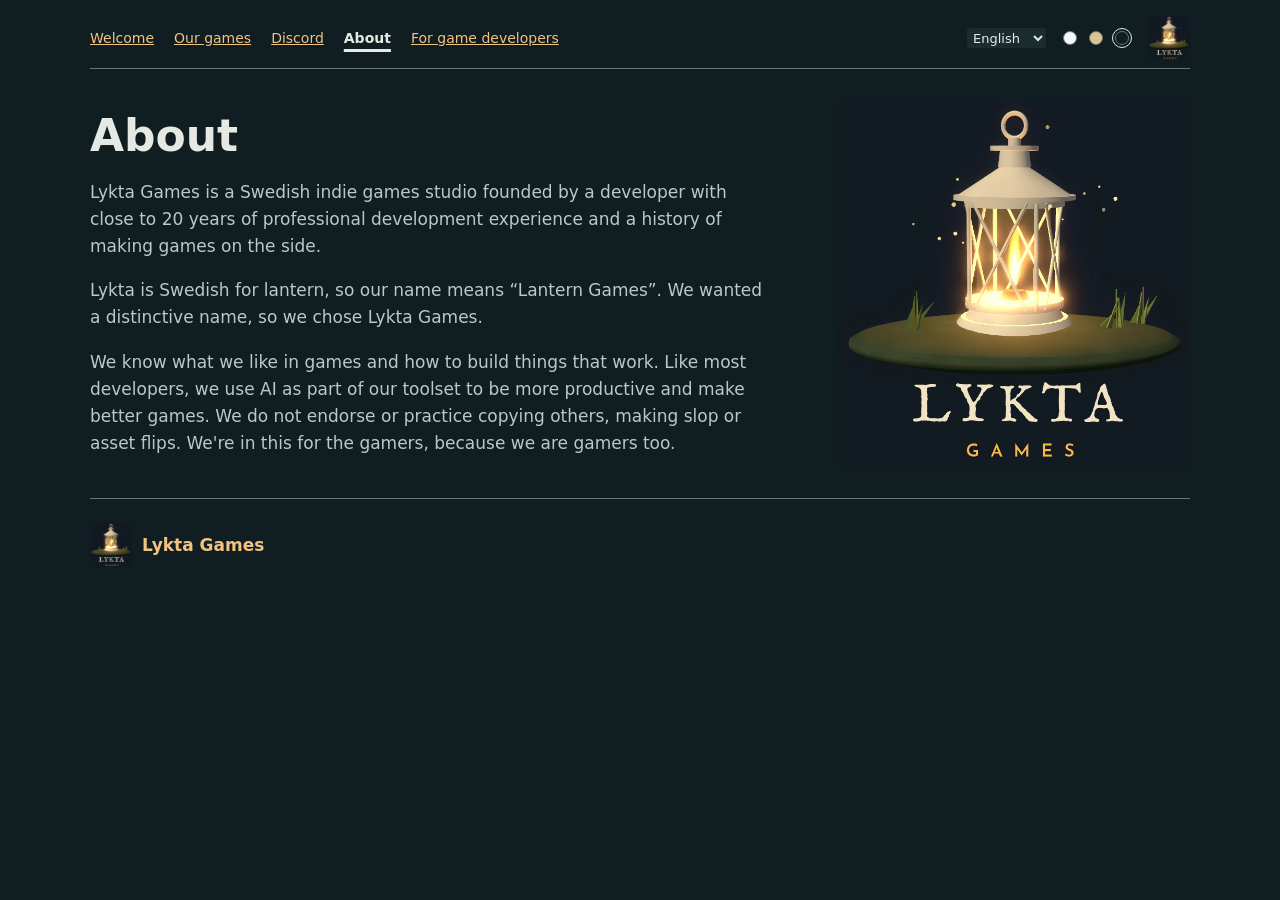
==== about/index.html @ 20a984e5 "Publish reviewed LyktaGames site" ====
<!doctype html>
<html lang="en"><meta charset="utf-8"><meta name="viewport" content="width=device-width,initial-scale=1">
<script src="/preferences.js"></script>
<script src="/translations.js"></script>
<title data-i18n="about_lyktagames">About · LyktaGames</title>
<style>
:root{color-scheme:dark;font:17px/1.6 system-ui;background:#101d21;color:#e5e9e4}body{max-width:1100px;margin:auto;padding:16px 24px}header{border-bottom:1px solid #395054;padding-bottom:8px;color:#e9bc75}h1{font-size:clamp(30px,4vw,44px);line-height:1.15;max-width:800px;margin:18px 0 8px}p{max-width:680px;color:#b9c9c8}section{margin:24px 0}article{background:#1a2c30;border:1px solid #395054;padding:24px;border-radius:12px}a{color:#f0c383}input{font:inherit;padding:8px;max-width:100%;box-sizing:border-box}footer{border-top:1px solid #395054;padding-top:24px}label{display:block}
nav{display:flex;flex-wrap:wrap;align-items:center;gap:0 20px;font-size:14px}nav a{display:inline-flex;align-items:center;min-height:44px}nav a[aria-current="page"]{color:#e5e9e4;font-weight:700;text-decoration-thickness:3px;text-underline-offset:6px}
.design-grid{display:grid;grid-template-columns:repeat(3,minmax(0,1fr));gap:16px}
.design-grid article{padding:20px}.design-grid h3{font-size:18px;line-height:1.35;margin:0 0 10px;color:#e9bc75}.design-grid p{font-size:15px;margin:8px 0}.design-grid .note{font-size:13px}
@media(max-width:760px){.design-grid{grid-template-columns:repeat(2,minmax(0,1fr))}}
@media(max-width:480px){body{padding:10px 16px}.design-grid{grid-template-columns:1fr}nav{gap:0 16px}h1{margin-top:14px}.timeline-label{font-size:13px}}
.support-note{font-size:13px;max-width:680px}.support-note span{white-space:normal}
</style>
<link rel="stylesheet" href="/appearance.css">
<header><nav aria-label="Main" data-i18n-aria-label="main"><a href="/"><span data-i18n="welcome">Welcome</span></a><a href="/games/"><span data-i18n="get_our_games">Our games</span></a><a href="/discord/">Discord</a><a href="/about/" aria-current="page"><span data-i18n="about">About</span></a><a href="/calendar/"><span data-i18n="for_game_developers">For game developers</span></a></nav><div class="preferences"><label><select id="language" aria-label="Language" data-i18n-aria-label="language"><option value="en">English</option><option value="sv">Svenska</option></select></label><div class="theme-options" role="group" aria-label="Appearance" data-i18n-aria-label="appearance"><button class="theme-choice" type="button" data-theme-choice="light" aria-label="Light" title="Light" data-i18n-aria-label="light" data-i18n-title="light" aria-pressed="false"></button><button class="theme-choice" type="button" data-theme-choice="warm" aria-label="Warm" title="Warm" data-i18n-aria-label="warm" data-i18n-title="warm" aria-pressed="false"></button><button class="theme-choice" type="button" data-theme-choice="dark" aria-label="Dark" title="Dark" data-i18n-aria-label="dark" data-i18n-title="dark" aria-pressed="true"></button></div></div><a class="header-home" href="/" aria-label="Lykta Games — Welcome" data-i18n-aria-label="studio_home"><img class="header-logo" src="/assets/lykta-games.png" width="674" height="702" alt="Lykta Games"></a></header>
<main><section id="about" aria-labelledby="about-title"><div class="welcome-copy"><h1 id="about-title"><span data-i18n="about">About</span></h1>
<p><span data-i18n="lykta_games_is_a_swedish_indie_games_studio_founded_by_a_develope">Lykta Games is a Swedish indie games studio founded by a developer with close to 20 years of professional development experience and a history of making games on the side.</span></p>
<p><span data-i18n="studio_name">Lykta is Swedish for lantern, so our name means “Lantern Games”. We wanted a distinctive name, so we chose Lykta Games.</span></p>
<p><span data-i18n="we_know_how_to_make_great_software_and_what_we_like_in_games_like">We know what we like in games and how to build things that work. Like most developers, we use AI as part of our toolset to be more productive and make better games. We do not endorse or practice copying others, making slop or asset flips. We're in this for the gamers, because we are gamers too.</span></p>
</div><a class="welcome-logo" href="/" aria-label="Lykta Games — Welcome" data-i18n-aria-label="studio_home"><img src="/assets/lykta-games.png" width="674" height="702" alt="Lykta Games"><video muted loop playsinline preload="none" poster="/assets/lykta-games.png" aria-label="Lykta Games" width="674" height="702"><source src="/assets/lykta-games.webm" type="video/webm"></video></a></section></main><footer><a class="footer-brand" href="/" aria-label="Lykta Games — Welcome" data-i18n-aria-label="studio_home"><img src="/assets/lykta-games.png" width="42" height="44" alt=""><span>Lykta Games</span></a></footer><script>window.SitePreferences?.translate();</script></html>
---- appearance.css ----
/* Semantic colors shared by every public page, including the store example. */
:root{--page:#101d21;--surface:#1a2c30;--inset:#102330;--ink:#e5e9e4;--muted:#b9c9c8;--accent:#f0c383;--line:#61787c;--mint:#9edccc;color-scheme:dark}
:root[data-theme="light"]{--page:#f7fafb;--surface:#fff;--inset:#e8f0f4;--ink:#172b33;--muted:#3b515a;--accent:#744500;--line:#667d87;--mint:#116550;color-scheme:light}
:root[data-theme="warm"]{--page:#f4ebdb;--surface:#fff8eb;--inset:#eaddc4;--ink:#30291f;--muted:#594b38;--accent:#754000;--line:#857256;--mint:#275b42;color-scheme:light}
:root{background:var(--page);color:var(--ink)}
header,footer,article,li,.store,.about-game,.board,.route-scene,.hint summary,.description-advice{border-color:var(--line)}
header,a,.design-grid h3,.hint article h3,.board>span,.hint summary,.description-advice{color:var(--accent)}
p,li span,.timeline-axis,.timeline-label small,.store .fictional,.eyebrow,.capsule span,.thumb small{color:var(--muted)}
nav a[aria-current]{color:var(--ink);font-weight:700;text-decoration-thickness:3px;text-underline-offset:6px}
header{display:flex;flex-wrap:wrap;align-items:center;column-gap:16px}
header>nav:not([data-nav-parent]){order:0}
header>.preferences{order:1;margin-left:auto}
.header-home{order:2;display:flex;flex:none}
.header-logo{display:block;width:42px;height:44px;object-fit:contain}
#welcome,#about{display:grid;grid-template-columns:minmax(0,1fr) minmax(220px,32%);gap:32px;align-items:center}
.welcome-logo{position:relative}
.welcome-logo img,.welcome-logo video{display:block;width:100%;height:auto}
.welcome-logo video{display:none}
.welcome-logo.is-playing video{display:block}
.welcome-logo.is-playing>img{display:none}
@media(max-width:760px){#welcome,#about{grid-template-columns:1fr;gap:16px}.welcome-logo{width:min(100%,320px);justify-self:center}}
@media(prefers-reduced-motion:reduce){.welcome-logo.is-playing video{display:none}.welcome-logo.is-playing>img{display:block}}
.developer-nav{order:3;flex-basis:100%;min-width:0;font-size:13px;gap:0 14px;margin:0;padding:0 10px;box-sizing:border-box;background:var(--inset);border:0;border-radius:0 0 8px 8px;max-width:100%}
.developer-nav a{min-height:32px}
.sharing-resources{max-width:680px;padding-left:24px}.sharing-resources li{margin:12px 0}
article,.store,.hint article,.timeline-tooltip{background:var(--surface);color:var(--ink)}
.board,.route-scene,.hint summary,.description-advice,.timeline-track,.thumb,.thumb:nth-child(2),.thumb:nth-child(3),.thumb.trailer{background:var(--inset)}
.capsule{background:radial-gradient(ellipse at top,var(--surface),transparent 70%),var(--inset)}
.tags span{background:var(--inset);color:var(--ink)}
.thumb b,.timeline-key{color:var(--mint)}
.route-scene text{fill:var(--muted)}
.timeline-today{border-color:var(--mint)}
.month-guide,.month-tick,.timeline-axis,.timeline-track{border-color:var(--line)}
:root:is([data-theme="light"],[data-theme="warm"]) [data-type="festivals"]{--event-color:#805000}
:root:is([data-theme="light"],[data-theme="warm"]) [data-type="steam"]{--event-color:#175a97}
:root:is([data-theme="light"],[data-theme="warm"]) [data-type="itch"]{--event-color:#943476}
:root:is([data-theme="light"],[data-theme="warm"]) .route-signal{stroke:#16634a}
:root:is([data-theme="light"],[data-theme="warm"]) .route-track{stroke:#6b8087}
.preferences{display:flex;justify-content:flex-end;flex-wrap:wrap;gap:4px 14px;align-items:center;font-size:13px;line-height:20px;padding:0}
.preferences label{display:flex;align-items:center;gap:6px;color:var(--muted)}
.preferences select{font:inherit;line-height:20px;height:20px;max-width:100%;padding:0 2px;background:var(--surface);color:var(--ink);border:0;border-radius:3px}
.theme-options{display:flex;align-items:center;gap:6px}
.theme-choice{display:grid;place-items:center;width:20px;height:20px;box-sizing:border-box;padding:0;border:1px solid transparent;border-radius:50%;background:transparent;cursor:pointer;color:var(--ink)}
.theme-choice::before{content:"";width:14px;height:14px;box-sizing:border-box;border:1px solid var(--line);border-radius:50%;background:var(--swatch)}
.theme-choice[data-theme-choice="light"]{--swatch:#f7fafb}
.theme-choice[data-theme-choice="warm"]{--swatch:#dec28f}
.theme-choice[data-theme-choice="dark"]{--swatch:#101d21}
.theme-choice[aria-pressed="true"]{border-color:var(--ink)}
:focus-visible,.timeline-marker:focus-visible{outline:2px solid var(--accent);outline-offset:3px}
.hint summary:hover,.hint summary:focus-visible,.hint a:focus-visible,.tips-ready [data-hint]:hover,.tips-ready [data-hint]:focus-visible{outline-color:var(--accent)}
@media(max-width:480px){h1{font-size:clamp(24px,7.5vw,30px);overflow-wrap:anywhere}}

.footer-brand{display:inline-flex;align-items:center;gap:10px;text-decoration:none;font-weight:600;min-height:44px}.footer-brand img{object-fit:contain}
.resource-card{margin:20px 0}.resource-card h2{margin-top:0}.resource-attributes{display:flex;flex-wrap:wrap;gap:8px}.resource-attributes span{background:var(--inset);color:var(--ink);border:1px solid var(--line);border-radius:16px;padding:2px 10px;font-size:13px}.resource-links{display:flex;flex-direction:column;align-items:flex-start;gap:8px}

header .navigation-group>nav:first-child a[href="/calendar/"]{background:var(--inset);border-radius:6px 6px 0 0;padding-inline:8px}
header .navigation-group>nav:first-child a[href="/calendar/"]::after{content:"";margin-left:8px;border:4px solid transparent;border-top-color:var(--accent);transform:translateY(2px)}
.resource-gallery{display:grid;grid-template-columns:repeat(2,minmax(0,1fr));gap:20px}.resource-gallery figure{margin:0;min-width:0}.resource-gallery img{display:block;width:100%;height:240px;object-fit:contain;image-rendering:pixelated;background:#101d21;border-radius:6px}.resource-gallery figcaption{font-size:13px;margin-top:8px}.resource-gallery figcaption span{color:var(--muted)}
.resource-directory{display:grid;grid-template-columns:repeat(2,minmax(0,1fr));gap:16px;margin:20px 0 32px;align-items:start}
.resource-directory .resource-card{margin:0;padding:16px;min-width:0;scroll-margin-top:16px}
.resource-card h2{font-size:22px;line-height:1.25;margin:0 0 10px}.resource-card p{font-size:15px;line-height:1.5;margin:10px 0}.resource-attributes{gap:4px}.resource-attributes span{padding:1px 7px;font-size:12px}.resource-links{gap:4px}.resource-gallery{gap:12px}.resource-gallery img{height:140px}.resource-gallery figcaption{font-size:12px;line-height:1.5}.resource-card summary{cursor:pointer;font-size:15px}.resource-card details{border-top:1px solid var(--line);padding-top:10px}.resource-jumps{gap:0 16px}.resource-card a{overflow-wrap:anywhere}
@media(max-width:760px){.resource-directory{grid-template-columns:1fr}.resource-gallery{grid-template-columns:1fr}.resource-gallery img{height:140px}}

.navigation-group{order:0;max-width:100%;min-width:0}.navigation-group>nav:first-child{width:max-content;max-width:100%}.navigation-group .developer-nav{width:100%}
header:has(.navigation-group){align-items:flex-start}header:has(.navigation-group)>.preferences{margin-top:12px}
@media(max-width:760px){header:has(.navigation-group)>.preferences{order:0;margin-top:12px}header:has(.navigation-group)>.header-home{order:1}.navigation-group{order:2;flex-basis:100%;width:100%}.navigation-group>nav:first-child{width:100%}.navigation-group>nav:first-child a[href="/calendar/"]{flex-basis:100%;box-sizing:border-box}}

/* Resource labels remain readable without scripting; filtering enhances the full list. */
.resource-card[hidden]{display:none}
.resource-attributes button{font:inherit;font-size:12px;line-height:1.3;min-height:36px;padding:6px 10px;border:1px solid var(--line);border-radius:16px;background:var(--inset);color:var(--ink);cursor:pointer}
.resource-attributes button:disabled{opacity:1;cursor:default}
.resource-attributes [data-resource-reset]:disabled{color:var(--muted);border-color:transparent}
.resource-attributes button[aria-pressed="true"]{border-color:var(--ink);box-shadow:inset 0 0 0 1px var(--ink);font-weight:700}
.resource-attributes button:focus-visible{outline:3px solid var(--ink);outline-offset:3px}
.resource-gallery audio{display:block;width:100%;min-width:0;margin-top:12px}
.resource-gallery img{image-rendering:auto}
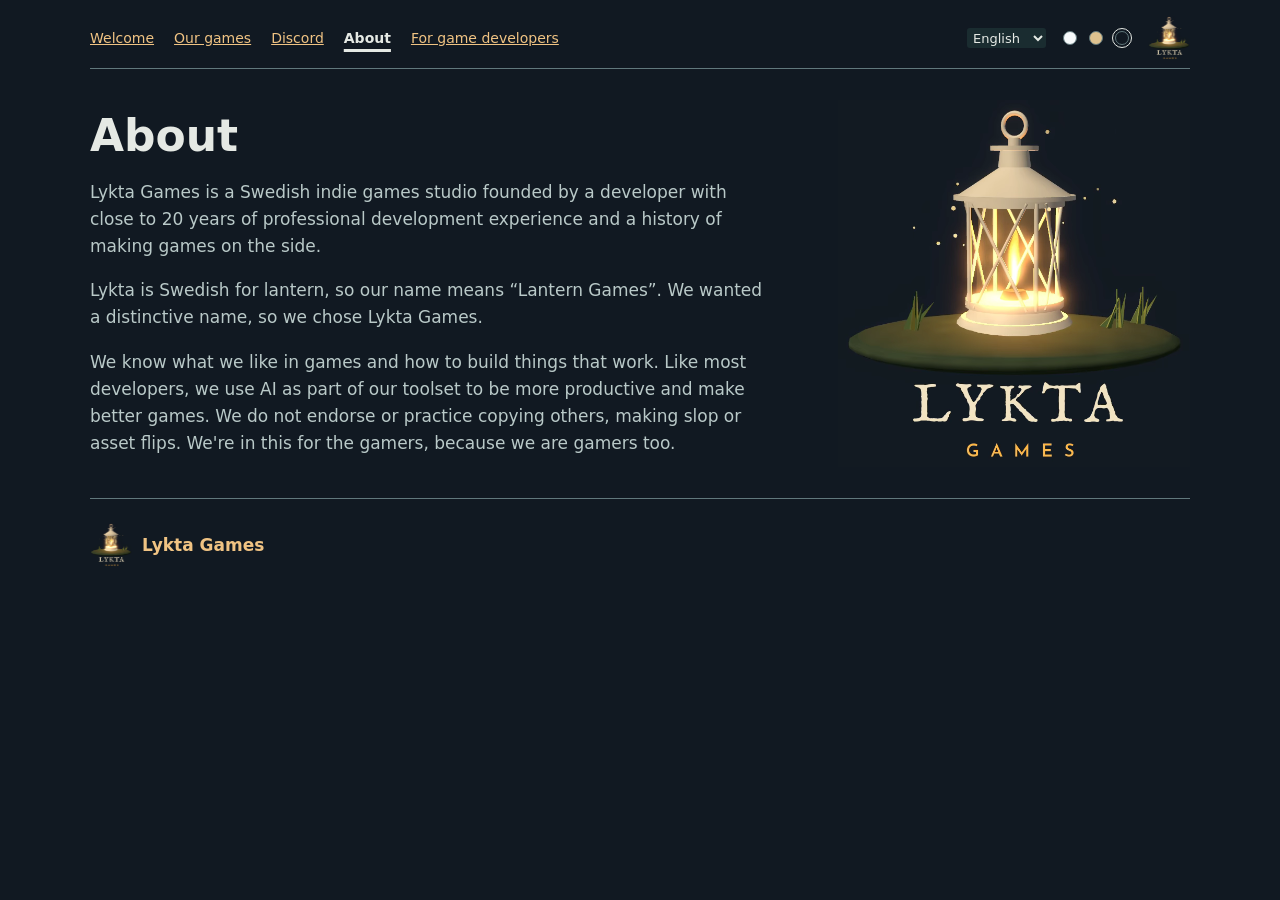
==== commit 28eba836: "LyktaGames v0.1.1 Source: 844330e05ff21941981c7e40d11425888c64602d Artifact-SHA256: a11bc17160386f60" ====
--- a/about/index.html
+++ b/about/index.html
@@ -4,7 +4,7 @@
 <script src="/translations.js"></script>
 <title data-i18n="about_lyktagames">About · LyktaGames</title>
 <style>
-:root{color-scheme:dark;font:17px/1.6 system-ui;background:#101d21;color:#e5e9e4}body{max-width:1100px;margin:auto;padding:16px 24px}header{border-bottom:1px solid #395054;padding-bottom:8px;color:#e9bc75}h1{font-size:clamp(30px,4vw,44px);line-height:1.15;max-width:800px;margin:18px 0 8px}p{max-width:680px;color:#b9c9c8}section{margin:24px 0}article{background:#1a2c30;border:1px solid #395054;padding:24px;border-radius:12px}a{color:#f0c383}input{font:inherit;padding:8px;max-width:100%;box-sizing:border-box}footer{border-top:1px solid #395054;padding-top:24px}label{display:block}
+:root{color-scheme:dark;font:17px/1.6 system-ui;background:#111922;color:#e5e9e4}body{max-width:1100px;margin:auto;padding:16px 24px}header{border-bottom:1px solid #395054;padding-bottom:8px;color:#e9bc75}h1{font-size:clamp(30px,4vw,44px);line-height:1.15;max-width:800px;margin:18px 0 8px}p{max-width:680px;color:#b9c9c8}section{margin:24px 0}article{background:#1a2c30;border:1px solid #395054;padding:24px;border-radius:12px}a{color:#f0c383}input{font:inherit;padding:8px;max-width:100%;box-sizing:border-box}footer{border-top:1px solid #395054;padding-top:24px}label{display:block}
 nav{display:flex;flex-wrap:wrap;align-items:center;gap:0 20px;font-size:14px}nav a{display:inline-flex;align-items:center;min-height:44px}nav a[aria-current="page"]{color:#e5e9e4;font-weight:700;text-decoration-thickness:3px;text-underline-offset:6px}
 .design-grid{display:grid;grid-template-columns:repeat(3,minmax(0,1fr));gap:16px}
 .design-grid article{padding:20px}.design-grid h3{font-size:18px;line-height:1.35;margin:0 0 10px;color:#e9bc75}.design-grid p{font-size:15px;margin:8px 0}.design-grid .note{font-size:13px}
--- a/appearance.css
+++ b/appearance.css
@@ -1,5 +1,5 @@
 /* Semantic colors shared by every public page, including the store example. */
-:root{--page:#101d21;--surface:#1a2c30;--inset:#102330;--ink:#e5e9e4;--muted:#b9c9c8;--accent:#f0c383;--line:#61787c;--mint:#9edccc;color-scheme:dark}
+:root{--page:#111922;--surface:#1a2c30;--inset:#102330;--ink:#e5e9e4;--muted:#b9c9c8;--accent:#f0c383;--line:#61787c;--mint:#9edccc;color-scheme:dark}
 :root[data-theme="light"]{--page:#f7fafb;--surface:#fff;--inset:#e8f0f4;--ink:#172b33;--muted:#3b515a;--accent:#744500;--line:#667d87;--mint:#116550;color-scheme:light}
 :root[data-theme="warm"]{--page:#f4ebdb;--surface:#fff8eb;--inset:#eaddc4;--ink:#30291f;--muted:#594b38;--accent:#754000;--line:#857256;--mint:#275b42;color-scheme:light}
 :root{background:var(--page);color:var(--ink)}
@@ -44,7 +44,7 @@
 .theme-choice::before{content:"";width:14px;height:14px;box-sizing:border-box;border:1px solid var(--line);border-radius:50%;background:var(--swatch)}
 .theme-choice[data-theme-choice="light"]{--swatch:#f7fafb}
 .theme-choice[data-theme-choice="warm"]{--swatch:#dec28f}
-.theme-choice[data-theme-choice="dark"]{--swatch:#101d21}
+.theme-choice[data-theme-choice="dark"]{--swatch:#111922}
 .theme-choice[aria-pressed="true"]{border-color:var(--ink)}
 :focus-visible,.timeline-marker:focus-visible{outline:2px solid var(--accent);outline-offset:3px}
 .hint summary:hover,.hint summary:focus-visible,.hint a:focus-visible,.tips-ready [data-hint]:hover,.tips-ready [data-hint]:focus-visible{outline-color:var(--accent)}
@@ -55,7 +55,7 @@
 
 header .navigation-group>nav:first-child a[href="/calendar/"]{background:var(--inset);border-radius:6px 6px 0 0;padding-inline:8px}
 header .navigation-group>nav:first-child a[href="/calendar/"]::after{content:"";margin-left:8px;border:4px solid transparent;border-top-color:var(--accent);transform:translateY(2px)}
-.resource-gallery{display:grid;grid-template-columns:repeat(2,minmax(0,1fr));gap:20px}.resource-gallery figure{margin:0;min-width:0}.resource-gallery img{display:block;width:100%;height:240px;object-fit:contain;image-rendering:pixelated;background:#101d21;border-radius:6px}.resource-gallery figcaption{font-size:13px;margin-top:8px}.resource-gallery figcaption span{color:var(--muted)}
+.resource-gallery{display:grid;grid-template-columns:repeat(2,minmax(0,1fr));gap:20px}.resource-gallery figure{margin:0;min-width:0}.resource-gallery img{display:block;width:100%;height:240px;object-fit:contain;image-rendering:pixelated;background:#111922;border-radius:6px}.resource-gallery figcaption{font-size:13px;margin-top:8px}.resource-gallery figcaption span{color:var(--muted)}
 .resource-directory{display:grid;grid-template-columns:repeat(2,minmax(0,1fr));gap:16px;margin:20px 0 32px;align-items:start}
 .resource-directory .resource-card{margin:0;padding:16px;min-width:0;scroll-margin-top:16px}
 .resource-card h2{font-size:22px;line-height:1.25;margin:0 0 10px}.resource-card p{font-size:15px;line-height:1.5;margin:10px 0}.resource-attributes{gap:4px}.resource-attributes span{padding:1px 7px;font-size:12px}.resource-links{gap:4px}.resource-gallery{gap:12px}.resource-gallery img{height:140px}.resource-gallery figcaption{font-size:12px;line-height:1.5}.resource-card summary{cursor:pointer;font-size:15px}.resource-card details{border-top:1px solid var(--line);padding-top:10px}.resource-jumps{gap:0 16px}.resource-card a{overflow-wrap:anywhere}
